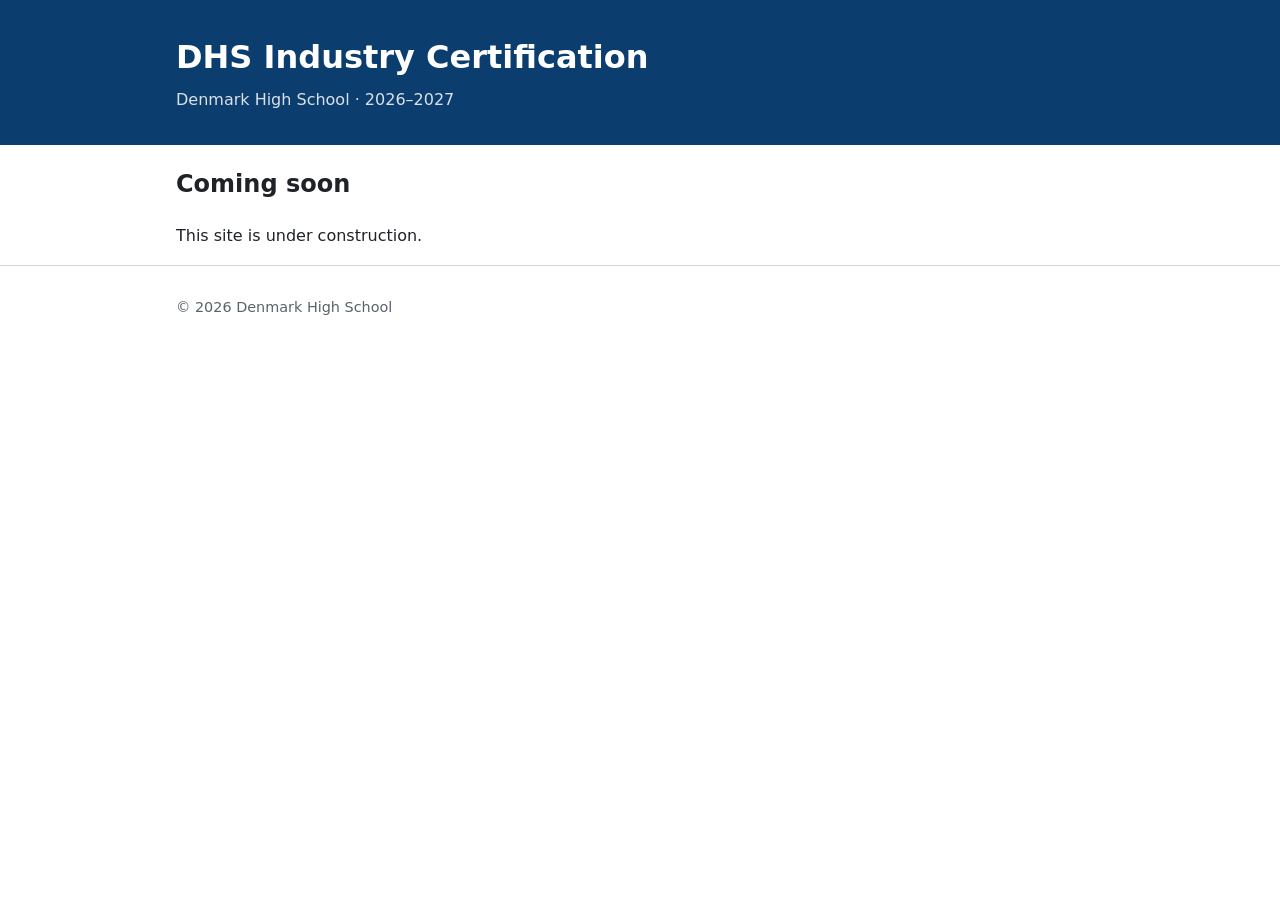
==== index.html @ db4f0b87 "Initial GitHub Pages site skeleton Co-Authored-By: Claude Opus 5.5 <noreply@anthropic.com> Claude-Se" ====
<!DOCTYPE html>
<html lang="en">
<head>
  <meta charset="UTF-8">
  <meta name="viewport" content="width=device-width, initial-scale=1.0">
  <title>DHS Industry Certification 2026–27</title>
  <meta name="description" content="Denmark High School Industry Certification, 2026–2027 school year.">
  <link rel="stylesheet" href="assets/css/styles.css">
</head>
<body>
  <header class="site-header">
    <div class="container">
      <h1>DHS Industry Certification</h1>
      <p class="subtitle">Denmark High School · 2026–2027</p>
    </div>
  </header>

  <main class="container">
    <section>
      <h2>Coming soon</h2>
      <p>This site is under construction.</p>
    </section>
  </main>

  <footer class="site-footer">
    <div class="container">
      <p>&copy; <span id="year">2026</span> Denmark High School</p>
    </div>
  </footer>

  <script src="assets/js/main.js"></script>
</body>
</html>
---- assets/css/styles.css ----
:root {
  --color-bg: #ffffff;
  --color-text: #1f2328;
  --color-muted: #59636e;
  --color-primary: #0b3d6e;
  --color-primary-contrast: #ffffff;
  --max-width: 960px;
  --font: system-ui, -apple-system, "Segoe UI", Roboto, Helvetica, Arial, sans-serif;
}

* { box-sizing: border-box; }

body {
  margin: 0;
  font-family: var(--font);
  line-height: 1.6;
  color: var(--color-text);
  background: var(--color-bg);
}

.container {
  max-width: var(--max-width);
  margin: 0 auto;
  padding: 0 16px;
}

.site-header {
  background: var(--color-primary);
  color: var(--color-primary-contrast);
  padding: 2rem 0;
}

.site-header h1 { margin: 0; }
.subtitle { margin: 0.25rem 0 0; opacity: 0.85; }

main { padding: 2rem 16px; }

.site-footer {
  border-top: 1px solid #d0d7de;
  color: var(--color-muted);
  padding: 1rem 0;
  font-size: 0.9rem;
}
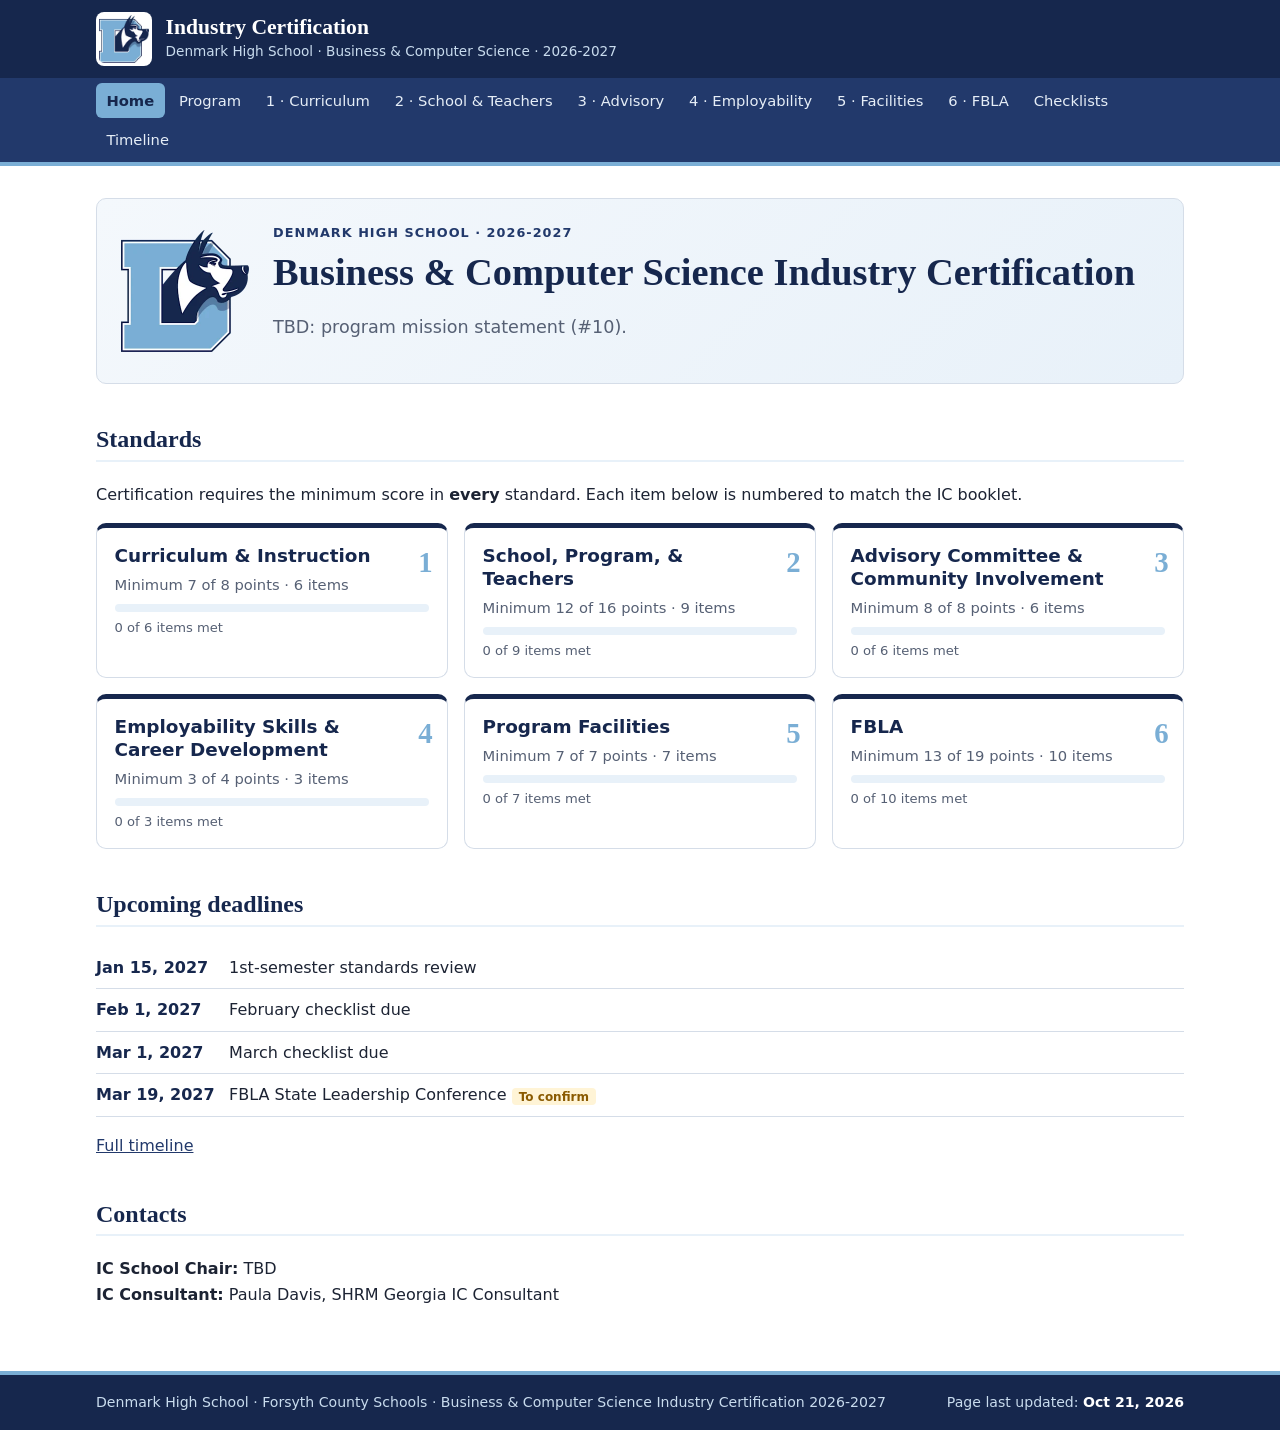
==== commit 39bb78a7: "Build IC evidence site: all 6 standards, 49 items, data-driven Pages for home, program, each standar" ====
--- a/index.html
+++ b/index.html
@@ -3,31 +3,17 @@
 <head>
   <meta charset="UTF-8">
   <meta name="viewport" content="width=device-width, initial-scale=1.0">
-  <title>DHS Industry Certification 2026–27</title>
-  <meta name="description" content="Denmark High School Industry Certification, 2026–2027 school year.">
+  <title>Home | DHS Industry Certification</title>
+  <meta name="description" content="Denmark High School Business & Computer Science Industry Certification evidence, 2026-2027.">
+  <meta name="robots" content="noindex, nofollow">
+  <link rel="icon" href="assets/img/denmark-logo.png">
   <link rel="stylesheet" href="assets/css/styles.css">
 </head>
-<body>
-  <header class="site-header">
-    <div class="container">
-      <h1>DHS Industry Certification</h1>
-      <p class="subtitle">Denmark High School · 2026–2027</p>
-    </div>
-  </header>
-
-  <main class="container">
-    <section>
-      <h2>Coming soon</h2>
-      <p>This site is under construction.</p>
-    </section>
-  </main>
-
-  <footer class="site-footer">
-    <div class="container">
-      <p>&copy; <span id="year">2026</span> Denmark High School</p>
-    </div>
-  </footer>
-
+<body data-page="home">
+  <a class="skip-link" href="#content">Skip to content</a>
+  <header id="site-header" class="site-header"></header>
+  <main id="content" class="container"><p class="loading">Loading…</p></main>
+  <footer id="site-footer" class="site-footer"></footer>
   <script src="assets/js/main.js"></script>
 </body>
 </html>
--- a/assets/css/styles.css
+++ b/assets/css/styles.css
@@ -1,43 +1,212 @@
 :root {
-  --color-bg: #ffffff;
-  --color-text: #1f2328;
-  --color-muted: #59636e;
-  --color-primary: #0b3d6e;
-  --color-primary-contrast: #ffffff;
-  --max-width: 960px;
-  --font: system-ui, -apple-system, "Segoe UI", Roboto, Helvetica, Arial, sans-serif;
+  --navy: #16274d;
+  --navy-700: #22396b;
+  --blue: #7aaed5;
+  --blue-100: #e8f1f9;
+  --blue-50: #f4f8fc;
+  --text: #1c2333;
+  --muted: #566074;
+  --border: #d5dde8;
+  --bg: #ffffff;
+  --surface: #f7f9fc;
+  --ok: #1d7a4a;
+  --ok-bg: #e3f4ea;
+  --warn: #8a5a00;
+  --warn-bg: #fff4d6;
+  --bad: #a3242c;
+  --bad-bg: #fde6e7;
+  --info: #22396b;
+  --info-bg: #e3edf8;
+  --max-width: 1120px;
+  --radius: 10px;
+  --font: "Segoe UI", system-ui, -apple-system, Roboto, Helvetica, Arial, sans-serif;
+  --serif: Georgia, "Times New Roman", serif;
 }
 
 * { box-sizing: border-box; }
+html { scroll-padding-top: 1rem; }
 
 body {
   margin: 0;
   font-family: var(--font);
   line-height: 1.6;
-  color: var(--color-text);
-  background: var(--color-bg);
-}
-
-.container {
-  max-width: var(--max-width);
-  margin: 0 auto;
-  padding: 0 16px;
-}
-
-.site-header {
-  background: var(--color-primary);
-  color: var(--color-primary-contrast);
-  padding: 2rem 0;
-}
-
-.site-header h1 { margin: 0; }
-.subtitle { margin: 0.25rem 0 0; opacity: 0.85; }
-
-main { padding: 2rem 16px; }
-
-.site-footer {
-  border-top: 1px solid #d0d7de;
-  color: var(--color-muted);
-  padding: 1rem 0;
-  font-size: 0.9rem;
-}
+  color: var(--text);
+  background: var(--bg);
+}
+
+a { color: var(--navy-700); }
+a:hover { color: var(--navy); }
+img { max-width: 100%; height: auto; }
+
+.container { max-width: var(--max-width); margin: 0 auto; padding: 0 16px; }
+
+.skip-link { position: absolute; left: -999px; top: 0; background: var(--navy); color: #fff; padding: .5rem 1rem; z-index: 10; }
+.skip-link:focus { left: 0; }
+.visually-hidden { position: absolute; width: 1px; height: 1px; overflow: hidden; clip: rect(0 0 0 0); }
+
+/* ---------- Header & nav ---------- */
+
+.site-header { background: var(--navy); color: #fff; border-bottom: 4px solid var(--blue); }
+.header-inner { display: flex; align-items: center; justify-content: space-between; padding-top: .75rem; padding-bottom: .75rem; }
+.brand { display: flex; align-items: center; gap: .85rem; color: #fff; text-decoration: none; }
+.brand img { background: #fff; border-radius: 8px; padding: 3px; }
+.brand-title { display: block; font-family: var(--serif); font-size: 1.35rem; font-weight: 700; line-height: 1.2; }
+.brand-sub { display: block; font-size: .85rem; color: #c9dcee; }
+.brand:hover { color: #fff; }
+
+.nav-toggle { display: none; background: transparent; color: #fff; border: 1px solid var(--blue); border-radius: 6px; padding: .4rem .8rem; font: inherit; cursor: pointer; }
+
+.site-nav { background: var(--navy-700); }
+.site-nav ul { list-style: none; display: flex; flex-wrap: wrap; gap: .25rem; margin: 0 auto; padding-top: .35rem; padding-bottom: .35rem; }
+.site-nav a { display: block; color: #e6eef7; text-decoration: none; padding: .35rem .65rem; border-radius: 6px; font-size: .92rem; }
+.site-nav a:hover { background: rgba(255, 255, 255, .1); color: #fff; }
+.site-nav a[aria-current="page"] { background: var(--blue); color: var(--navy); font-weight: 600; }
+
+@media (max-width: 820px) {
+  .nav-toggle { display: inline-block; }
+  .site-nav { display: none; }
+  .site-nav.open { display: block; }
+  .site-nav ul { flex-direction: column; }
+  .brand-title { font-size: 1.1rem; }
+  .brand-sub { font-size: .78rem; }
+}
+
+/* ---------- Typography & sections ---------- */
+
+main.container { padding-top: 2rem; padding-bottom: 3rem; }
+h1, h2, h3 { color: var(--navy); line-height: 1.25; }
+h1 { font-family: var(--serif); font-size: clamp(1.7rem, 4vw, 2.4rem); margin: .25rem 0 .75rem; }
+h2 { font-family: var(--serif); font-size: 1.5rem; margin-top: 2.5rem; border-bottom: 2px solid var(--blue-100); padding-bottom: .35rem; }
+h3 { font-size: 1.15rem; margin: 0; }
+h4 { margin: 1rem 0 .5rem; color: var(--navy-700); }
+.eyebrow { text-transform: uppercase; letter-spacing: .08em; font-size: .8rem; font-weight: 700; color: var(--navy-700); margin: 0; }
+.lead { font-size: 1.1rem; color: var(--muted); }
+.meta { display: block; color: var(--muted); font-size: .88rem; }
+.loading, .empty { color: var(--muted); font-style: italic; }
+.warn { background: var(--warn-bg); color: var(--warn); padding: .6rem .9rem; border-radius: var(--radius); }
+
+/* ---------- Home ---------- */
+
+.hero { display: flex; gap: 1.5rem; align-items: center; background: linear-gradient(135deg, var(--blue-50), var(--blue-100)); border: 1px solid var(--border); border-radius: var(--radius); padding: 1.5rem; }
+.hero img { flex-shrink: 0; }
+@media (max-width: 600px) { .hero { flex-direction: column; text-align: center; } }
+
+.std-grid, .pathway-grid { display: grid; gap: 1rem; grid-template-columns: repeat(auto-fill, minmax(280px, 1fr)); }
+.std-card { display: block; position: relative; border: 1px solid var(--border); border-top: 5px solid var(--navy); border-radius: var(--radius); padding: 1rem 1.1rem; text-decoration: none; color: var(--text); background: #fff; transition: box-shadow .15s, transform .15s; }
+.std-card:hover { box-shadow: 0 6px 18px rgba(22, 39, 77, .12); transform: translateY(-2px); color: var(--text); }
+.std-card h3 { padding-right: 2.5rem; }
+.std-card p { margin: .35rem 0; color: var(--muted); font-size: .92rem; }
+.std-num { position: absolute; top: .7rem; right: .9rem; font-family: var(--serif); font-size: 1.8rem; font-weight: 700; color: var(--blue); }
+
+.deadline-list { list-style: none; padding: 0; }
+.deadline-list li { padding: .5rem 0; border-bottom: 1px solid var(--border); }
+.deadline-list time { display: inline-block; min-width: 8rem; font-weight: 700; color: var(--navy); }
+
+.pathway { border: 1px solid var(--border); border-radius: var(--radius); padding: 1rem; background: var(--surface); }
+
+/* ---------- Progress & badges ---------- */
+
+.progress { height: 8px; background: var(--blue-100); border-radius: 99px; overflow: hidden; margin-top: .5rem; }
+.progress span { display: block; height: 100%; background: var(--navy); }
+.progress-label { font-size: .82rem !important; color: var(--muted); margin: .3rem 0 0 !important; }
+
+.badge { display: inline-block; font-size: .78rem; font-weight: 600; padding: .15rem .55rem; border-radius: 99px; white-space: nowrap; }
+.badge-not-started { background: #eceff3; color: #4a5263; }
+.badge-in-progress { background: var(--info-bg); color: var(--info); }
+.badge-submitted { background: var(--warn-bg); color: var(--warn); }
+.badge-met { background: var(--ok-bg); color: var(--ok); }
+.badge-needs-correction { background: var(--bad-bg); color: var(--bad); }
+.verify { font-size: .75rem; font-weight: 600; color: var(--warn); background: var(--warn-bg); padding: .1rem .45rem; border-radius: 4px; }
+.resolved { font-size: .75rem; color: var(--ok); font-weight: 600; }
+
+/* ---------- Standard pages ---------- */
+
+.page-intro { border-bottom: 1px solid var(--border); padding-bottom: 1rem; }
+.page-intro .progress { max-width: 420px; }
+.minimum { font-size: 1.05rem; }
+
+.toc { background: var(--surface); border: 1px solid var(--border); border-radius: var(--radius); padding: .5rem 1.25rem 1rem; margin: 1.5rem 0; }
+.toc h2 { margin-top: .75rem; font-size: 1.1rem; border: 0; }
+.toc ul { columns: 2 320px; padding-left: 1.1rem; margin: 0; }
+.toc li { margin: .2rem 0; break-inside: avoid; }
+
+.item { border: 1px solid var(--border); border-radius: var(--radius); padding: 1.25rem; margin: 1.5rem 0; background: #fff; scroll-margin-top: 1rem; }
+.item-head { display: flex; flex-wrap: wrap; justify-content: space-between; gap: .5rem 1rem; align-items: flex-start; }
+.item-num { display: inline-block; background: var(--navy); color: #fff; font-size: .85rem; padding: .1rem .5rem; border-radius: 6px; margin-right: .35rem; vertical-align: 2px; }
+.item-tags { display: flex; flex-wrap: wrap; gap: .4rem; align-items: center; }
+.due, .points { font-size: .8rem; color: var(--muted); border: 1px solid var(--border); padding: .1rem .5rem; border-radius: 99px; }
+.scope { color: var(--muted); margin: .75rem 0; }
+.anchor { position: relative; top: -1rem; }
+.item-link { font-family: var(--font); font-size: .85rem; font-weight: 600; margin-left: .4rem; }
+
+.reqs { background: var(--blue-50); border-left: 4px solid var(--blue); border-radius: 0 6px 6px 0; padding: .5rem 1rem; }
+.reqs summary { cursor: pointer; font-weight: 600; color: var(--navy); }
+.reqs ul { margin: .5rem 0 .25rem; padding-left: 1.2rem; }
+
+.feedback { background: var(--bad-bg); border-radius: 6px; padding: .25rem 1rem .5rem; margin-top: 1rem; }
+.feedback h4 { color: var(--bad); }
+.private-note { background: var(--surface); border: 1px dashed var(--border); padding: .6rem .9rem; border-radius: 6px; color: var(--muted); }
+
+/* ---------- Evidence ---------- */
+
+.evidence-section { margin-top: 1rem; }
+.evidence-group h4 { border-bottom: 1px solid var(--border); padding-bottom: .25rem; }
+.evidence-list { list-style: none; padding: 0; margin: 0; display: grid; gap: .6rem; }
+.evidence-row { display: flex; align-items: center; gap: .75rem; border: 1px solid var(--border); border-radius: 8px; padding: .55rem .75rem; }
+.evidence-text { flex: 1; min-width: 0; }
+.evidence-text .caption, figcaption .caption { display: block; font-size: .88rem; }
+.file-type { font-size: .7rem; font-weight: 700; background: var(--navy); color: #fff; padding: .2rem .4rem; border-radius: 4px; }
+.btn { display: inline-block; background: var(--navy); color: #fff; text-decoration: none; padding: .35rem .8rem; border-radius: 6px; font-size: .88rem; }
+.btn:hover { background: var(--navy-700); color: #fff; }
+.evidence-pdf details { margin-top: .35rem; }
+.evidence-pdf summary { cursor: pointer; font-size: .88rem; color: var(--navy-700); }
+.evidence-pdf iframe { width: 100%; height: 75vh; border: 1px solid var(--border); border-radius: 6px; margin-top: .35rem; }
+.evidence-image figure { margin: 0; border: 1px solid var(--border); border-radius: 8px; overflow: hidden; max-width: 520px; }
+.evidence-image figcaption { padding: .5rem .75rem; background: var(--surface); }
+
+/* ---------- Tables & charts ---------- */
+
+.data-table { margin: 1.25rem 0; }
+.data-table figcaption { font-weight: 700; color: var(--navy); margin-bottom: .4rem; }
+.table-scroll { overflow-x: auto; -webkit-overflow-scrolling: touch; }
+table { width: 100%; border-collapse: collapse; font-size: .92rem; }
+th, td { text-align: left; padding: .5rem .65rem; border-bottom: 1px solid var(--border); vertical-align: top; }
+thead th { background: var(--navy); color: #fff; font-weight: 600; white-space: nowrap; }
+tbody tr:nth-child(even) { background: var(--surface); }
+tbody th { color: var(--navy); }
+td.empty { text-align: center; }
+.table-note { font-size: .85rem; color: var(--muted); margin-top: .4rem; }
+.chart-wrap { position: relative; height: 280px; max-width: 640px; margin: .5rem 0 1rem; }
+
+.stat-row { display: flex; flex-wrap: wrap; gap: 1rem; margin: 1rem 0; }
+.stat { flex: 1 1 160px; background: var(--blue-50); border: 1px solid var(--border); border-radius: 8px; padding: .75rem 1rem; }
+.stat-value { display: block; font-size: 1.5rem; font-weight: 700; color: var(--navy); }
+.stat-label { font-size: .85rem; color: var(--muted); }
+
+/* ---------- Checklists & timeline ---------- */
+
+.checklist { border: 1px solid var(--border); border-radius: var(--radius); padding: 1rem 1.25rem; margin: 1rem 0; }
+.check-items { list-style: none; padding: 0; }
+.check-items li { padding: .3rem 0; }
+
+.timeline { list-style: none; padding: 0; border-left: 3px solid var(--blue); margin-left: .5rem; }
+.timeline li { position: relative; display: grid; grid-template-columns: 9rem 1fr; gap: 1rem; padding: .75rem 0 .75rem 1.25rem; }
+.timeline li::before { content: ""; position: absolute; left: -9px; top: 1.05rem; width: 15px; height: 15px; border-radius: 50%; background: #fff; border: 3px solid var(--navy); }
+.timeline li.past { opacity: .55; }
+.timeline li.past::before { background: var(--navy); }
+.timeline li.next { background: var(--blue-50); border-radius: 0 8px 8px 0; }
+.timeline time { font-weight: 700; color: var(--navy); }
+.timeline p { margin: .25rem 0 0; color: var(--muted); }
+@media (max-width: 600px) { .timeline li { grid-template-columns: 1fr; gap: .2rem; } }
+
+/* ---------- Footer ---------- */
+
+.site-footer { background: var(--navy); color: #c9dcee; font-size: .88rem; border-top: 4px solid var(--blue); }
+.footer-inner { display: flex; flex-wrap: wrap; justify-content: space-between; gap: .5rem 2rem; padding-top: 1rem; padding-bottom: 1rem; }
+.footer-inner p { margin: 0; }
+.site-footer strong { color: #fff; }
+
+@media print {
+  .site-header, .site-nav, .toc, .site-footer, .evidence-pdf details { display: none; }
+  .item { break-inside: avoid; }
+}
